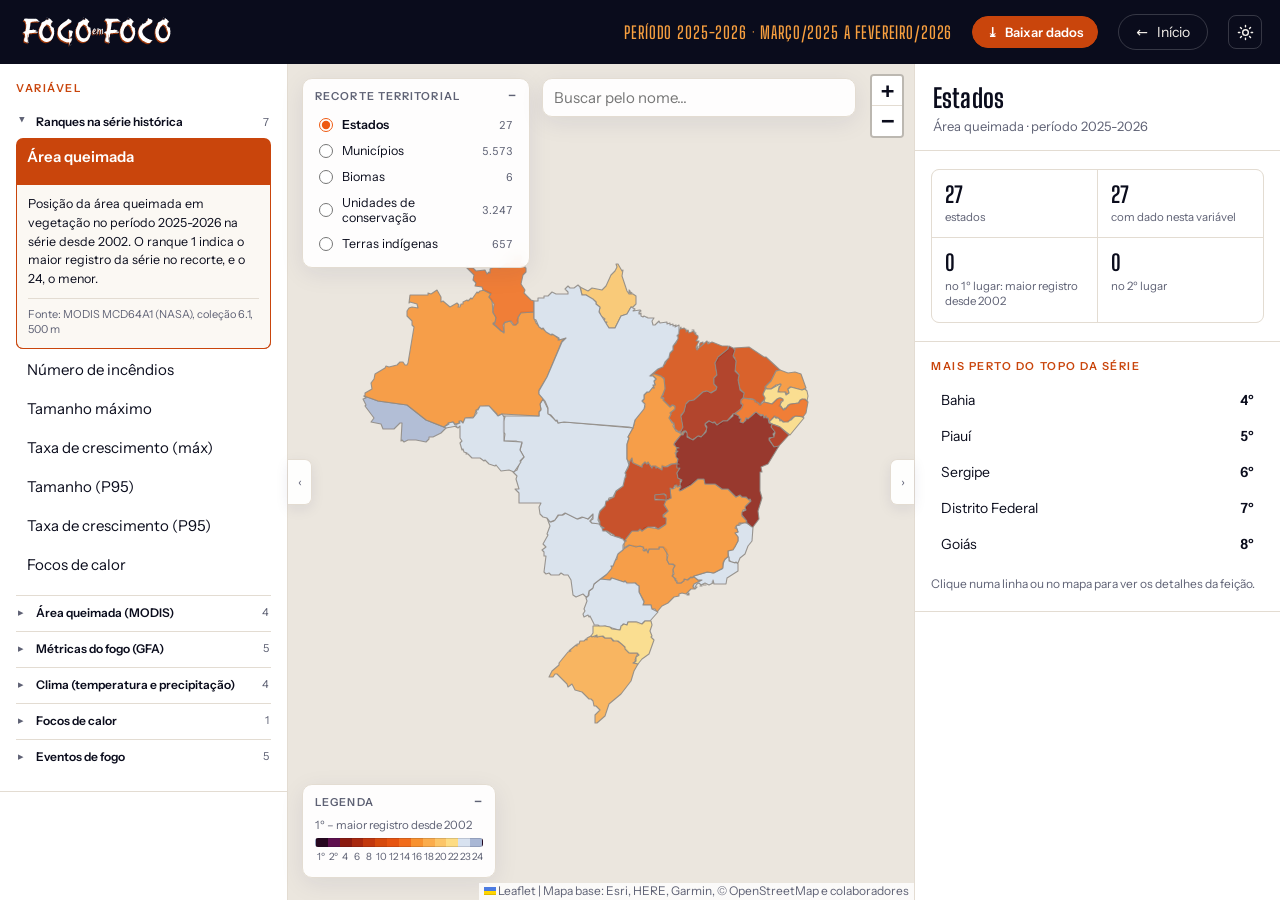
==== plataforma.html @ fca1ff70 "Acessibilidade: contraste dos textos e botoes laranja, alvos de toque, marco main e botao para pausa" ====
<!doctype html>
<html lang="pt-BR">
<head>
<meta charset="utf-8">
<meta name="viewport" content="width=device-width, initial-scale=1">
<title>Plataforma do Fogo em Foco</title>
<meta name="description" content="Mapa interativo do Fogo em Foco: ranque de área queimada e métricas de fogo por estado, município, bioma, unidade de conservação e terra indígena.">
<script>
  // Aplica o tema antes da primeira pintura, senao a pagina pisca em branco
  // antes de escurecer.
  try {
    var t = localStorage.getItem('fef-tema');
    if (t) document.documentElement.dataset.tema = t;
  } catch (e) {}
</script>
<link rel="stylesheet" href="assets/fontes/fontes.css?v=7b741297">
<link rel="stylesheet" href="assets/leaflet.min.css?v=a5aec224">
<link rel="stylesheet" href="assets/identidade.css?v=43343822">
<link rel="stylesheet" href="assets/plataforma.css?v=93ce1f89">
<link rel="stylesheet" href="assets/downloads.css?v=450af9fc">
</head>
<body>
<div class="app">

  <header class="barra">
    <button class="abrir-variaveis" id="abrir-variaveis" type="button" aria-controls="controles"
            aria-expanded="false"><span aria-hidden="true">☰</span> Variáveis</button>
    <a class="marca" href="index.html"><img src="img/logos/logo_fogoemfoco_horizontal.svg" alt="Fogo em Foco"></a>
    <span class="periodo" id="periodo"></span>
    <button class="baixar" id="abrir-download" type="button" aria-haspopup="dialog" aria-label="Baixar dados">
      <span aria-hidden="true">⤓</span> <span class="rotulo">Baixar dados</span></button>
    <a class="voltar" href="index.html" aria-label="Início"><span aria-hidden="true">←</span> <span class="rotulo">Início</span></a>
    <button class="tema" id="tema" type="button" aria-label="Alternar tema claro e escuro" title="Alternar tema">
      <svg class="sol" viewBox="0 0 24 24" fill="none" stroke="currentColor" stroke-width="2" stroke-linecap="round"><circle cx="12" cy="12" r="4"/><path d="M12 2v2M12 20v2M4.9 4.9l1.4 1.4M17.7 17.7l1.4 1.4M2 12h2M20 12h2M4.9 19.1l1.4-1.4M17.7 6.3l1.4-1.4"/></svg>
      <svg class="lua" viewBox="0 0 24 24" fill="none" stroke="currentColor" stroke-width="2" stroke-linecap="round" stroke-linejoin="round"><path d="M21 12.8A9 9 0 1 1 11.2 3a7 7 0 0 0 9.8 9.8z"/></svg>
    </button>
  </header>

  <main class="corpo">

    <aside class="controles" id="controles">
      <div class="bloco">
        <h2>Variável</h2>
        <div class="opcoes" id="variaveis"></div>
      </div>

    </aside>

    <div class="envolve-mapa">
      <div id="mapa"></div>
      <div class="alca esq" data-lado="esq" title="Arraste para alargar ou estreitar a barra"></div>
      <div class="alca dir" data-lado="dir" title="Arraste para alargar ou estreitar o painel"></div>
      <button class="aba esq" type="button" data-lado="esq" aria-label="Recolher a barra de variáveis" title="Recolher a barra"></button>
      <button class="aba dir" type="button" data-lado="dir" aria-label="Recolher o painel de detalhes" title="Recolher o painel"></button>
      <details class="legenda flutua-camadas" id="painel-camadas" open>
        <summary>Recorte territorial</summary>
        <div class="corpo">
          <div class="radios" id="camadas" role="radiogroup" aria-label="Recorte territorial"></div>
          <div id="bloco-filtro" hidden>
            <select class="campo" id="filtro-uf" aria-label="Filtrar por estado"></select>
            <p class="ajuda" id="ajuda-filtro"></p>
          </div>
        </div>
      </details>
      <div class="busca-mapa">
        <input class="campo" id="busca" type="search" placeholder="Buscar pelo nome…"
               aria-label="Buscar pelo nome" autocomplete="off">
        <div class="achados" id="achados"></div>
      </div>
      <details class="legenda" id="legenda" open>
        <summary>Legenda</summary>
        <div class="corpo" id="legenda-corpo"></div>
      </details>
      <div class="carregando" id="carregando" hidden>Carregando…</div>
    </div>

    <div class="veu-movel" id="veu-movel" hidden></div>
    <button class="fechar-painel" id="fechar-painel" type="button" aria-label="Fechar o painel">Fechar ✕</button>
    <aside class="painel" id="painel">
      <div class="vazio">Clique em qualquer área do mapa para ver a série histórica,
      a anomalia climática do ano e as métricas de fogo.</div>
    </aside>

  </main>
</div>

<script src="assets/leaflet.min.js?v=576bf423"></script>
<script src="assets/topojson.min.js?v=9b737e03"></script>
<script src="assets/chart.umd.min.js?v=49aef4c2"></script>
<script src="assets/tema.js?v=6d5e7a29"></script>
<script src="assets/plataforma.js?v=76eb895e"></script>
<div class="janela-download" id="janela-download" role="dialog" aria-modal="true" aria-labelledby="titulo-download" hidden>
  <div class="caixa-download">
    <header><b id="titulo-download">Baixar dados e análises</b>
      <button type="button" class="fechar" id="fechar-download" aria-label="Fechar">✕</button></header>
    <div class="abas-download" role="tablist" aria-label="Tipo de download">
      <button type="button" role="tab" id="aba-ficha" aria-controls="conteudo-download" data-aba="ficha" aria-selected="true">⤓ Ficha da área (PDF)</button>
      <button type="button" role="tab" id="aba-csv" aria-controls="conteudo-download" data-aba="csv" aria-selected="false">⤓ Dados em tabela (CSV)</button>
    </div>
    <div class="conteudo-download" id="conteudo-download" role="tabpanel" aria-labelledby="aba-ficha"></div>
  </div>
</div>
<script src="assets/downloads-nucleo.js?v=403f0801"></script>
<script src="assets/downloads.js?v=229dacc4"></script>
</body>
</html>
---- assets/fontes/fontes.css ----
/* Fontes locais do Fogo em Foco.
 * Big Shoulders Display: titulos, numeros grandes e rotulos em caixa alta.
 * Instrument Sans: texto corrido.
 * Baixadas do Google Fonts e versionadas aqui para o site nao depender de CDN.
 * Para atualizar: baixe o CSS do Google Fonts, troque as URLs pelos arquivos locais.
 */
/* vietnamese */
@font-face {
  font-family: 'Big Shoulders Display';
  font-style: normal;
  font-weight: 600;
  font-display: swap;
  src: url(bigshouldersdisplay-3b39fc.woff2) format('woff2');
  unicode-range: U+0102-0103, U+0110-0111, U+0128-0129, U+0168-0169, U+01A0-01A1, U+01AF-01B0, U+0300-0301, U+0303-0304, U+0308-0309, U+0323, U+0329, U+1EA0-1EF9, U+20AB;
}
/* latin-ext */
@font-face {
  font-family: 'Big Shoulders Display';
  font-style: normal;
  font-weight: 600;
  font-display: swap;
  src: url(bigshouldersdisplay-473c2f.woff2) format('woff2');
  unicode-range: U+0100-02BA, U+02BD-02C5, U+02C7-02CC, U+02CE-02D7, U+02DD-02FF, U+0304, U+0308, U+0329, U+1D00-1DBF, U+1E00-1E9F, U+1EF2-1EFF, U+2020, U+20A0-20AB, U+20AD-20C0, U+2113, U+2C60-2C7F, U+A720-A7FF;
}
/* latin */
@font-face {
  font-family: 'Big Shoulders Display';
  font-style: normal;
  font-weight: 600;
  font-display: swap;
  src: url(bigshouldersdisplay-832b15.woff2) format('woff2');
  unicode-range: U+0000-00FF, U+0131, U+0152-0153, U+02BB-02BC, U+02C6, U+02DA, U+02DC, U+0304, U+0308, U+0329, U+2000-206F, U+20AC, U+2122, U+2191, U+2193, U+2212, U+2215, U+FEFF, U+FFFD;
}
/* vietnamese */
@font-face {
  font-family: 'Big Shoulders Display';
  font-style: normal;
  font-weight: 700;
  font-display: swap;
  src: url(bigshouldersdisplay-3b39fc.woff2) format('woff2');
  unicode-range: U+0102-0103, U+0110-0111, U+0128-0129, U+0168-0169, U+01A0-01A1, U+01AF-01B0, U+0300-0301, U+0303-0304, U+0308-0309, U+0323, U+0329, U+1EA0-1EF9, U+20AB;
}
/* latin-ext */
@font-face {
  font-family: 'Big Shoulders Display';
  font-style: normal;
  font-weight: 700;
  font-display: swap;
  src: url(bigshouldersdisplay-473c2f.woff2) format('woff2');
  unicode-range: U+0100-02BA, U+02BD-02C5, U+02C7-02CC, U+02CE-02D7, U+02DD-02FF, U+0304, U+0308, U+0329, U+1D00-1DBF, U+1E00-1E9F, U+1EF2-1EFF, U+2020, U+20A0-20AB, U+20AD-20C0, U+2113, U+2C60-2C7F, U+A720-A7FF;
}
/* latin */
@font-face {
  font-family: 'Big Shoulders Display';
  font-style: normal;
  font-weight: 700;
  font-display: swap;
  src: url(bigshouldersdisplay-832b15.woff2) format('woff2');
  unicode-range: U+0000-00FF, U+0131, U+0152-0153, U+02BB-02BC, U+02C6, U+02DA, U+02DC, U+0304, U+0308, U+0329, U+2000-206F, U+20AC, U+2122, U+2191, U+2193, U+2212, U+2215, U+FEFF, U+FFFD;
}
/* latin-ext */
@font-face {
  font-family: 'Instrument Sans';
  font-style: normal;
  font-weight: 400;
  font-stretch: 100%;
  font-display: swap;
  src: url(instrumentsans-284bb9.woff2) format('woff2');
  unicode-range: U+0100-02BA, U+02BD-02C5, U+02C7-02CC, U+02CE-02D7, U+02DD-02FF, U+0304, U+0308, U+0329, U+1D00-1DBF, U+1E00-1E9F, U+1EF2-1EFF, U+2020, U+20A0-20AB, U+20AD-20C0, U+2113, U+2C60-2C7F, U+A720-A7FF;
}
/* latin */
@font-face {
  font-family: 'Instrument Sans';
  font-style: normal;
  font-weight: 400;
  font-stretch: 100%;
  font-display: swap;
  src: url(instrumentsans-046090.woff2) format('woff2');
  unicode-range: U+0000-00FF, U+0131, U+0152-0153, U+02BB-02BC, U+02C6, U+02DA, U+02DC, U+0304, U+0308, U+0329, U+2000-206F, U+20AC, U+2122, U+2191, U+2193, U+2212, U+2215, U+FEFF, U+FFFD;
}
/* latin-ext */
@font-face {
  font-family: 'Instrument Sans';
  font-style: normal;
  font-weight: 500;
  font-stretch: 100%;
  font-display: swap;
  src: url(instrumentsans-284bb9.woff2) format('woff2');
  unicode-range: U+0100-02BA, U+02BD-02C5, U+02C7-02CC, U+02CE-02D7, U+02DD-02FF, U+0304, U+0308, U+0329, U+1D00-1DBF, U+1E00-1E9F, U+1EF2-1EFF, U+2020, U+20A0-20AB, U+20AD-20C0, U+2113, U+2C60-2C7F, U+A720-A7FF;
}
/* latin */
@font-face {
  font-family: 'Instrument Sans';
  font-style: normal;
  font-weight: 500;
  font-stretch: 100%;
  font-display: swap;
  src: url(instrumentsans-046090.woff2) format('woff2');
  unicode-range: U+0000-00FF, U+0131, U+0152-0153, U+02BB-02BC, U+02C6, U+02DA, U+02DC, U+0304, U+0308, U+0329, U+2000-206F, U+20AC, U+2122, U+2191, U+2193, U+2212, U+2215, U+FEFF, U+FFFD;
}
/* latin-ext */
@font-face {
  font-family: 'Instrument Sans';
  font-style: normal;
  font-weight: 600;
  font-stretch: 100%;
  font-display: swap;
  src: url(instrumentsans-284bb9.woff2) format('woff2');
  unicode-range: U+0100-02BA, U+02BD-02C5, U+02C7-02CC, U+02CE-02D7, U+02DD-02FF, U+0304, U+0308, U+0329, U+1D00-1DBF, U+1E00-1E9F, U+1EF2-1EFF, U+2020, U+20A0-20AB, U+20AD-20C0, U+2113, U+2C60-2C7F, U+A720-A7FF;
}
/* latin */
@font-face {
  font-family: 'Instrument Sans';
  font-style: normal;
  font-weight: 600;
  font-stretch: 100%;
  font-display: swap;
  src: url(instrumentsans-046090.woff2) format('woff2');
  unicode-range: U+0000-00FF, U+0131, U+0152-0153, U+02BB-02BC, U+02C6, U+02DA, U+02DC, U+0304, U+0308, U+0329, U+2000-206F, U+20AC, U+2122, U+2191, U+2193, U+2212, U+2215, U+FEFF, U+FFFD;
}
---- assets/identidade.css ----
/* Identidade visual do Fogo em Foco.
 *
 * A paleta foi amostrada da capa do relatorio: o poente laranja no topo
 * descendo para o azul profundo da base.
 *
 * Como o tema funciona:
 *   :root                     tema claro, o padrao
 *   prefers-color-scheme      segue o sistema quando o leitor nao escolheu nada
 *   [data-tema="escuro"]      escolha explicita do leitor, vence o sistema
 *   [data-tema="claro"]       idem, no sentido contrario
 *
 * As cores dos dados (rampa de ranque, sequencial, divergente) nao mudam entre
 * os temas: sao a escala do relatorio e trocar de cor mudaria a leitura do mapa.
 * O que muda e a moldura em volta delas.
 */

:root {
  color-scheme: light;

  /* marca */
  --laranja: #ee5911;
  --laranja-acao: #c9450c;
  --sobre-acao: #ffffff;   /* texto sobre o botao primario */
  --laranja-claro: #f67e33;
  --ambar: #f9a03f;
  --azul: #1b1e5d;
  --azul-claro: #2b3080;

  /* superficies e texto */
  --fundo: #f6f2ec;           /* creme da homepage */
  --superficie: #ffffff;
  --superficie-2: #fbf8f3;
  --escuro: #0a0c1c;          /* barras e rodape: mesma tinta da homepage */
  --sobre-escuro: #f6f2ec;
  --sobre-escuro-2: rgba(246,242,236,.66);
  --texto: #0a0c1c;           /* tinta da homepage */
  --suave: #5f6275;
  --borda: #e3dcd2;
  --realce: #f9a03f;          /* cor de foco */
  --selecionado: #c9450c;     /* fundo do item ativo: laranja escuro, 4,8:1 com texto branco */
  --sobre-selecionado: #ffffff;
  --sombra: rgba(27,30,93,.08);
  --mapa-fundo: #ebe6de;
  --linha-mapa: #8f8b85;      /* contorno das feicoes: cinza medio */
  --linha-top: #ffffff;       /* contorno do 1o e do 2o colocado */
  --grade-grafico: #ebe6de;
  --serie-media: #a9a49c;
  --basemap: World_Light_Gray_Base;   /* camada do Esri Canvas, sem chave de API */
  --basemap-opacidade: .55;

  /* estados de dado no mapa */
  --sem-fogo: #e9e4dc;        /* nunca queimou na serie: zero de verdade */
  --fora: #ffffff;            /* fora do processamento: sem informacao */
  --sem-analise: #c4beb5;     /* nem chegou a ser analisado: so nos assentamentos */
  --fora-opacidade: .25;

  /* Rampa de ranque. Vai do vermelho escuro (ranque 1, maior registro da serie)
     ao azul claro (ranque 24, menor registro), como diz a legenda das figuras do
     relatorio. A versao impressa terminava em azul escuro, o que deixava os dois
     extremos com a mesma claridade: em preto e branco, ou em daltonismo severo, o
     ano mais brando aparecia mais escuro que o pior. Aqui a claridade separa os
     extremos (0,26 contra 0,63) sem trocar a viagem de cor. */
  /* Os dois primeiros colocados saem do gradiente e ganham cor propria, porque a
     diferenca entre o 1o e o 3o e o que mais importa e era justamente onde a rampa
     apertava. Os dois sao roxos, cor que nao pertence a viagem quente-fria da rampa, e
     e essa estranheza que os destaca; a claridade separa um do outro (0,20 contra 0,34).
     Levam contorno claro (--linha-top) para nao sumirem no escuro.
     O roxo do 2o e o mesmo de --dv-topo: as duas escalas nunca aparecem juntas, e
     repetir o tom mantem a identidade do mapa com menos cores no total. */
  --r-top1: #26071f;          /* 1o lugar: ameixa quase preta */
  --r-top2: #5e0f4e;          /* 2o lugar: o mesmo roxo do topo da anomalia (--dv-topo) */

  /* Do 3o ao 24o: vermelho escuro, vermelhos, laranjas, amarelo, cinza-azulados. */
  --r1: #8a1a10; --r2: #b8300f; --r3: #d64a0d; --r4: #ee5911; --r5: #f8912f;
  --r6: #fcb95a; --r7: #fddc84; --r8: #d8e2f0; --r9: #a9b7d5;

  /* Azuis profundos da rampa antiga, mantidos so para a escala divergente, onde
     o extremo negativo precisa de peso visual proprio. */
  --dv1: #1b1e5d; --dv2: #4a5aa0; --dv3: #8f9fc8;

  /* Miolo da anomalia, as duas classes coladas na media. Sao claras de proposito:
     numa escala divergente o centro deve ser o menos chamativo. O preco e que ficam
     perto do fundo do mapa, o que aqui e aceitavel porque so 1,9% das feicoes caem
     entre -15% e 15%. E o extremo de cima, acima de 500%, sai do vermelho e vai para
     o roxo: sao 187 feicoes que a rampa quente sozinha nao conseguia separar.
     Os tres valem para os dois temas: a mesma anomalia tem que ter a mesma cor no claro
     e no escuro, senao a figura do relatorio e a tela deixam de conversar. */
  --dv-alto: #fbe4b4;         /* 0 a 15% */
  --dv-baixo: #ccdcf5;        /* -15% a 0 */
  --dv-topo: #5e0f4e;         /* acima de 500% */

  /* Big Shoulders Display foi desenhada para contexto civico e de dados. Condensada,
     ela cabe titulo longo em portugues sem quebrar em quatro linhas, e o peso alto
     conversa com o lettering em pincel da capa sem competir com ele. */
  --display: 'Big Shoulders Display', 'Arial Narrow', system-ui, sans-serif;
  --sans: 'Instrument Sans', system-ui, -apple-system, sans-serif;
  /* nome antigo, mantido para nao quebrar regra esquecida */
  --serif: var(--display);
}

/* tema escuro: pelo sistema, quando o leitor nao escolheu */
@media (prefers-color-scheme: dark) {
  :root:not([data-tema="claro"]) {
    color-scheme: dark;
    /* Tons de cinza neutro. O azul fica reservado aos dados, na rampa de ranque:
       se a moldura tambem for azul, o mapa e a interface competem entre si. */
    --fundo: #141518;
    --superficie: #1d1e22;
    --superficie-2: #26272c;
    --escuro: #0d0e10;
    --texto: #ecedef;
    --suave: #a1a2aa;
    --borda: #34353c;
    --sombra: rgba(0,0,0,.45);
    --mapa-fundo: #121316;
    --linha-mapa: #1d1e22;
    --linha-top: #e8e6e0;
    --grade-grafico: #2d2e34;
    --serie-media: #7a7b83;
    --basemap: World_Dark_Gray_Base;
    --basemap-opacidade: .45;
    --sem-fogo: #3c3d45;
    --fora: #1a1b1f;
    --sem-analise: #56575f;
    --fora-opacidade: .55;
    --selecionado: #ff8143;
    --sobre-selecionado: #1a1b1f;
    /* o laranja da capa fica escuro demais sobre fundo noturno em texto pequeno */
    --laranja-acao: #ff8143;
    /* e claro demais para receber texto branco: o botao passa a usar texto escuro */
    --sobre-acao: #1a1b1f;
  }
}

/* escolha explicita do leitor */
:root[data-tema="escuro"] {
  color-scheme: dark;
  /* Tons de cinza neutro. O azul fica reservado aos dados, na rampa de ranque:
     se a moldura tambem for azul, o mapa e a interface competem entre si. */
  --fundo: #141518;
  --superficie: #1d1e22;
  --superficie-2: #26272c;
  --escuro: #0d0e10;
  --texto: #ecedef;
  --suave: #a1a2aa;
  --borda: #34353c;
  --sombra: rgba(0,0,0,.45);
  --mapa-fundo: #121316;
  --linha-mapa: #1d1e22;
  --linha-top: #e8e6e0;
  --grade-grafico: #2d2e34;
  --serie-media: #7a7b83;
  --basemap: World_Dark_Gray_Base;
  --basemap-opacidade: .45;
  --sem-fogo: #3c3d45;
  --fora: #1a1b1f;
  --sem-analise: #56575f;
  --fora-opacidade: .55;
  --selecionado: #ff8143;
  --sobre-selecionado: #1a1b1f;
  /* o laranja da capa fica escuro demais sobre fundo noturno em texto pequeno */
  --laranja-acao: #ff8143;
  /* e claro demais para receber texto branco: o botao passa a usar texto escuro */
  --sobre-acao: #1a1b1f;
}

/* botao de tema, igual nas duas paginas */
.tema {
  display: inline-flex; align-items: center; justify-content: center;
  width: 34px; height: 34px; border-radius: 8px; cursor: pointer;
  border: 1px solid var(--borda); background: transparent; color: inherit;
  line-height: 0; flex: none;
}
.tema:hover { background: color-mix(in srgb, currentColor 10%, transparent); }
.tema svg { width: 17px; height: 17px; }
.tema .lua { display: none; }
:root[data-tema="escuro"] .tema .lua { display: block; }
:root[data-tema="escuro"] .tema .sol { display: none; }
@media (prefers-color-scheme: dark) {
  :root:not([data-tema="claro"]) .tema .lua { display: block; }
  :root:not([data-tema="claro"]) .tema .sol { display: none; }
}
---- assets/plataforma.css ----
* { box-sizing: border-box; }
html, body { height: 100%; }
body {
  margin: 0; font-family: var(--sans); font-size: 15px; color: var(--texto);
  background: var(--fundo); overflow: hidden; -webkit-font-smoothing: antialiased;
}
h1, h2, h3 { font-family: var(--display); font-weight: 700; margin: 0; line-height: 1.1; letter-spacing: .005em; }
button, input { font: inherit; color: inherit; }

.app { display: grid; grid-template-rows: 64px 1fr; height: 100vh; height: 100dvh; }

/* topo: mesma tinta, mesma logo e mesmo botao-pilula da homepage */
.barra {
  display: flex; align-items: center; gap: 20px;
  padding: 0 18px 0 22px; background: var(--escuro); color: var(--sobre-escuro);
}
.barra .marca { display: flex; align-items: center; height: 100%; text-decoration: none; }
.barra .marca img { height: 30px; width: auto; }
.barra .marca span { color: var(--ambar); }
.barra .periodo {
  margin-left: auto; font-family: var(--display); font-weight: 600; font-size: 17px;
  letter-spacing: .05em; text-transform: uppercase; color: var(--ambar);
}
.barra a.voltar {
  display: inline-flex; align-items: center; gap: 9px; font-size: 14px;
  color: var(--sobre-escuro); text-decoration: none;
  border: 1px solid rgba(255,255,255,.18); border-radius: 999px; padding: 8px 17px;
  transition: background .3s, border-color .3s;
}
.barra a.voltar:hover { background: var(--laranja); border-color: var(--laranja); }
.barra .tema { border-color: rgba(255,255,255,.18); color: var(--sobre-escuro); }
.barra .tema:hover { background: rgba(255,255,255,.12); }
@media (max-width: 820px) { .barra .periodo { display: none; } }

/* corpo */
.corpo {
  display: grid; min-height: 0;
  grid-template-columns: var(--larg-esq, 288px) 1fr var(--larg-dir, 366px);
  transition: grid-template-columns .2s ease;
}
.corpo.esq-fechada { --larg-esq: 0px !important; }
.corpo.dir-fechada { --larg-dir: 0px !important; }
.corpo.esq-fechada > .controles, .corpo.dir-fechada > .painel { visibility: hidden; border: 0; }
.corpo.arrastando { transition: none; user-select: none; cursor: col-resize; }
@media (max-width: 1180px) { .corpo { grid-template-columns: var(--larg-esq, 258px) 1fr; } }
@media (max-width: 820px)  { .corpo { grid-template-columns: 1fr; } }

.controles, .painel {
  background: var(--superficie); overflow-y: auto; min-height: 0;
  border-right: 1px solid var(--borda);
}
.painel { border-right: 0; border-left: 1px solid var(--borda); }
.bloco { padding: 18px 16px; border-bottom: 1px solid var(--borda); }
.bloco h2 {
  font-family: var(--sans); font-size: 11px; font-weight: 600; letter-spacing: .14em;
  text-transform: uppercase; color: var(--laranja-acao); margin-bottom: 11px;
}

/* seletores */
.opcoes { display: flex; flex-direction: column; gap: 2px; }
.opcao {
  display: flex; justify-content: space-between; align-items: baseline; gap: 10px;
  padding: 9px 11px; border: 0; border-radius: 7px; background: transparent;
  text-align: left; cursor: pointer; width: 100%;
}
.opcao:hover { background: var(--fundo); }
.opcao[aria-pressed="true"] { background: var(--selecionado); color: var(--sobre-selecionado); }
.opcao[aria-pressed="true"] > span:first-child { font-weight: 700; }
/* subtitulo de cada grupo de variaveis: mais discreto que o h2 do bloco */
.grupo {
  font-family: var(--sans); font-size: 12px; font-weight: 600; color: var(--suave);
  margin: 14px 0 4px 11px;
}
.grupo:first-child { margin-top: 0; }
.opcao small { font-size: 12px; color: var(--suave); font-variant-numeric: tabular-nums; }
.opcao[aria-pressed="true"] small { color: color-mix(in srgb, var(--sobre-selecionado) 65%, transparent); }
/* descricao da variavel escolhida: abre embaixo do nome, em fonte menor */
.opcao { flex-wrap: wrap; }
/* item escolhido: o nome fica na faixa laranja e a descricao abre num corpo neutro,
   emoldurado pela mesma cor, para o texto longo nao ficar sobre o laranja */
.opcao .desc {
  flex-basis: calc(100% + 22px); margin: 9px -11px -9px; padding: 10px 11px 10px; border-radius: 0 0 7px 7px;
  border: 1.5px solid var(--selecionado); border-top: 0;
  background: var(--superficie-2); color: var(--texto);
  font-size: 12.5px; line-height: 1.5; font-weight: 400;
  animation: abre-desc .18s ease-out;
}
.opcao .desc em { display: block; margin-top: 9px; padding-top: 8px; border-top: 1px solid var(--borda);
  font-style: normal; font-size: 11px; line-height: 1.4; color: var(--suave); }
@keyframes abre-desc { from { opacity: 0; transform: translateY(-3px); } to { opacity: 1; transform: none; } }
@media (prefers-reduced-motion: reduce) { .opcao .desc { animation: none; } }

/* campos */
.campo {
  width: 100%; padding: 9px 11px; border: 1px solid var(--borda); border-radius: 7px;
  background: var(--superficie-2); color: var(--texto);
}
.campo:focus { outline: 2px solid var(--realce); outline-offset: 1px; border-color: transparent; }
.dupla { display: grid; gap: 8px; }
.ajuda { font-size: 12px; color: var(--suave); margin: 8px 0 0; line-height: 1.5; }

/* resultados da busca */
.achados { margin-top: 8px; max-height: 230px; overflow-y: auto; display: flex; flex-direction: column; gap: 1px; }
.achado {
  display: flex; justify-content: space-between; gap: 10px; align-items: baseline;
  padding: 8px 10px; border: 0; border-radius: 6px; background: transparent;
  text-align: left; cursor: pointer; width: 100%; font-size: 14px;
}
.achado:hover, .achado:focus-visible { background: var(--fundo); }
.achado small { color: var(--suave); font-size: 12px; flex: none; }

/* legenda flutuante sobre o mapa */
.legenda {
  position: absolute; z-index: 450; left: 14px; bottom: 22px;
  width: 194px; max-width: calc(100% - 28px);
  background: color-mix(in srgb, var(--superficie) 92%, transparent);
  backdrop-filter: blur(8px);
  border: 1px solid var(--borda); border-radius: 10px;
  box-shadow: 0 6px 24px var(--sombra);
  font-size: 12.5px; overflow: hidden;
}
.legenda summary {
  display: flex; align-items: center; justify-content: space-between; gap: 8px;
  padding: 9px 12px; cursor: pointer; list-style: none;
  font-size: 11px; font-weight: 600; letter-spacing: .1em; text-transform: uppercase;
  color: var(--suave); user-select: none;
}
.legenda summary::-webkit-details-marker { display: none; }
.legenda summary::after {
  content: '−'; font-size: 15px; line-height: 1; color: var(--suave);
}
.legenda:not([open]) summary::after { content: '+'; }
.legenda:not([open]) summary { padding: 8px 12px; }
.legenda .corpo { padding: 0 12px 11px; display: flex; flex-direction: column; gap: 5px; }
.legenda .faixa { display: block; height: 9px; border-radius: 3px; border: 1px solid color-mix(in srgb, var(--texto) 14%, transparent); }
.legenda .pontas { display: flex; justify-content: space-between; gap: 8px; font-size: 11px; color: var(--suave); margin-bottom: 3px; }
.legenda .linha { display: flex; align-items: center; gap: 8px; line-height: 1.35; }
.legenda i {
  width: 15px; height: 11px; border-radius: 3px; flex: none;
  border: 1px solid color-mix(in srgb, var(--texto) 18%, transparent);
}
.legenda .obs { margin: 7px 0 0; font-size: 11.5px; color: var(--suave); line-height: 1.45; }
@media (max-width: 560px) { .legenda { width: 168px; left: 10px; bottom: 14px; } }

/* mapa */
#mapa { width: 100%; height: 100%; background: var(--mapa-fundo); }
.leaflet-container { font-family: var(--sans); background: var(--mapa-fundo); }
.leaflet-tooltip.dica {
  background: var(--escuro); color: var(--sobre-escuro); border: 0; box-shadow: none;
  font-size: 13px; padding: 6px 10px; border-radius: 6px;
}
.leaflet-tooltip.dica::before { display: none; }
.dica b { display: block; font-size: 14px; margin-bottom: 2px; }
.dica em { font-style: normal; color: var(--ambar); }
.leaflet-bar a {
  background: var(--superficie); color: var(--texto); border-bottom-color: var(--borda);
}
.leaflet-bar a:hover { background: var(--superficie-2); color: var(--texto); }
.leaflet-control-attribution {
  background: color-mix(in srgb, var(--superficie) 80%, transparent) !important;
  color: var(--suave) !important;
}
.leaflet-control-attribution a { color: var(--suave) !important; }

.carregando {
  position: absolute; z-index: 500; left: 50%; top: 50%; transform: translate(-50%,-50%);
  background: var(--escuro); color: var(--sobre-escuro); padding: 10px 18px;
  border-radius: 8px; font-size: 14px;
}
.envolve-mapa { position: relative; min-height: 0; }

/* painel direito */
.vazio { padding: 40px 22px; color: var(--suave); font-size: 14px; line-height: 1.6; }
.titulo-sel { padding: 20px 18px 16px; border-bottom: 1px solid var(--borda); }
.titulo-sel h3 { font-size: 26px; letter-spacing: .005em; }
.titulo-sel p { margin: 5px 0 0; font-size: 13px; color: var(--suave); }

/* O rotulo tem duas linhas e o numero tem uma. Alinhar pela linha de base encostava a
   primeira linha do rotulo no pe do numero e jogava a segunda para baixo dele, o que
   deixava o bloco torto. Centralizado, os dois ficam equilibrados em qualquer tamanho
   de numero, do "3o" curto ao "7.082,4 km2" longo. */
.destaque { display: flex; align-items: center; gap: 14px; margin-top: 16px; }
.destaque .n {
  font-family: var(--display); font-weight: 700; font-size: 46px; line-height: .95;
  color: var(--laranja-acao); flex: none; font-variant-numeric: tabular-nums;
}
.destaque .rot { font-size: 13px; color: var(--suave); line-height: 1.4; min-width: 0; }

.numeros-sel {
  display: grid; grid-template-columns: 1fr 1fr; gap: 1px; background: var(--borda);
  border: 1px solid var(--borda); border-radius: 8px; overflow: hidden;
}
.numeros-sel div { background: var(--superficie); padding: 12px 13px; }
.numeros-sel b { display: block; font-family: var(--display); font-weight: 700; font-size: 22px; line-height: 1.15; font-variant-numeric: tabular-nums; }
.numeros-sel small { display: block; font-size: 11.5px; color: var(--suave); margin-top: 3px; line-height: 1.35; }

.grafico { position: relative; height: 148px; margin-top: 6px; }
.nota { font-size: 12px; color: var(--suave); line-height: 1.5; margin: 10px 0 0; }
.aviso-dado {
  background: var(--superficie-2); border-left: 3px solid var(--laranja); padding: 12px 14px;
  font-size: 13px; color: var(--suave); border-radius: 0 6px 6px 0; line-height: 1.5;
}
.aviso-dado b { color: var(--texto); }

/* aviso de tela cheia quando a plataforma nao consegue carregar os dados */
.carregando.aviso-grande {
  max-width: 480px; text-align: left; padding: 22px 26px; line-height: 1.6;
  font-size: 14px; border-radius: 12px; box-shadow: 0 18px 50px rgba(0,0,0,.28);
}
.carregando.aviso-grande b { display: block; font-family: var(--display); font-weight: 700; font-size: 21px; margin-bottom: 10px; }
.carregando.aviso-grande p { margin: 0 0 10px; color: rgba(255,255,255,.78); }
.carregando.aviso-grande p:last-child { margin-bottom: 0; }
.carregando.aviso-grande code {
  background: rgba(255,255,255,.14); padding: 1px 6px; border-radius: 4px;
  font-size: 13px; white-space: nowrap;
}

/* legenda das duas curvas de clima: com duas séries, a identidade não pode
   ficar só na cor da linha */
.chaves { display: flex; flex-wrap: wrap; gap: 16px; margin: 12px 0 0; font-size: 12px; color: var(--suave); }
.chaves span { display: inline-flex; align-items: center; gap: 7px; }
.chaves i { width: 18px; height: 0; flex: none; }
.chaves i.cheia { border-top: 2px solid var(--laranja); }
.chaves i.tracejada { border-top: 2px dashed var(--serie-media); }

/* legenda: titulo e rotulos de cada classe embaixo dos blocos */
.legenda .titulo-leg { font-size: 11.5px; color: var(--suave); line-height: 1.3; }
.legenda .marcas { display: grid; font-size: 10px; color: var(--suave); text-align: center; margin: -2px 0 3px; }
.legenda .marcas span { white-space: nowrap; }

/* resumo da camada no painel direito, antes do clique */
.lista-resumo { display: flex; flex-direction: column; gap: 2px; margin-bottom: 14px; }
.lista-resumo .achado { display: flex; justify-content: space-between; align-items: baseline; gap: 10px; }
.lista-resumo .achado b { font-variant-numeric: tabular-nums; font-weight: 600; white-space: nowrap; }
.lista-resumo .achado small { color: var(--suave); margin-left: 4px; }
.lista-resumo .amostra { display: inline-block; width: 10px; height: 10px; border-radius: 2px; margin-right: 8px; vertical-align: -1px; }

/* grupos de variaveis retrateis */
.grupo-var { border-top: 1px solid var(--borda); }
.grupo-var:first-child { border-top: 0; }
.grupo-var summary { list-style: none; cursor: pointer; display: flex; align-items: center; gap: 8px;
  padding: 9px 2px; font-size: 12px; font-weight: 600; color: var(--texto); }
.grupo-var summary::-webkit-details-marker { display: none; }
.grupo-var summary::before { content: '▸'; color: var(--suave); font-size: 11px; width: 10px; transition: transform .15s; }
.grupo-var[open] summary::before { transform: rotate(90deg); }
.grupo-var summary small { margin-left: auto; color: var(--suave); font-weight: 400; font-size: 11px; }
.grupo-var summary:hover span { color: var(--laranja); }
.grupo-var .opcoes { padding-bottom: 10px; }

/* menu flutuante de recortes, no canto superior esquerdo do mapa (mesmo desenho da legenda) */
.legenda.flutua-camadas { top: 14px; bottom: auto; width: 228px; }
.radios { display: flex; flex-direction: column; gap: 1px; }
.radio { display: flex; align-items: center; gap: 9px; padding: 5px 4px; border-radius: 6px; cursor: pointer; }
.radio:hover { background: color-mix(in srgb, var(--texto) 7%, transparent); }
.radio input { accent-color: var(--laranja); margin: 0; width: 14px; height: 14px; flex: none; }
.radio span { flex: 1; }
.radio small { color: var(--suave); font-size: 11px; font-variant-numeric: tabular-nums; }
.radio:has(input:checked) span { font-weight: 600; }
#bloco-filtro { margin-top: 6px; padding-top: 8px; border-top: 1px solid var(--borda); }
#bloco-filtro .ajuda { font-size: 11px; margin-top: 6px; }

/* busca sobre o mapa, no alto e ao centro */
.busca-mapa {
  /* ao lado do menu de recortes (14 + 228 + 12 px), sem chegar no zoom */
  position: absolute; z-index: 460; top: 14px; left: 254px;
  width: min(320px, calc(100% - 254px - 58px));
}
.busca-mapa .campo {
  background: color-mix(in srgb, var(--superficie) 92%, transparent); backdrop-filter: blur(8px);
  border-radius: 10px; box-shadow: 0 6px 24px var(--sombra);
}
.busca-mapa .achados:not(:empty) {
  background: color-mix(in srgb, var(--superficie) 96%, transparent); backdrop-filter: blur(8px);
  border: 1px solid var(--borda); border-radius: 10px; box-shadow: 0 6px 24px var(--sombra);
  padding: 4px; margin-top: 6px; max-height: 300px;
}
@media (max-width: 560px) { .busca-mapa { left: 14px; top: auto; bottom: 64px; width: calc(100% - 28px); } }

/* eventos de fogo no painel */
.grafico.grafico-eventos { height: 170px; }
.chaves i.bloco-cor { width: 11px; height: 11px; border-radius: 2px; border: 0; }
.numeros-sel:has(> div:nth-child(3):last-child) { grid-template-columns: repeat(3, 1fr); }

/* GFA no painel: botoes das cinco metricas acima do grafico */
.chips { display: flex; flex-wrap: wrap; gap: 4px; margin: 0 0 10px; }
.chip {
  border: 1px solid var(--borda); background: transparent; color: var(--texto); cursor: pointer;
  border-radius: 999px; padding: 4px 10px; font-size: 12px; line-height: 1.3;
}
.chip:hover { border-color: var(--laranja); }
.chip[aria-pressed="true"] { background: var(--selecionado); color: var(--sobre-selecionado); border-color: transparent; }
.numeros-gfa { margin-bottom: 4px; }
.numeros-gfa b em { font-style: normal; font-weight: 400; font-size: 14px; color: var(--suave); }

/* camada de cada resultado da busca */
.achado .etq-camada {
  font-style: normal; font-size: 10.5px; flex: none; padding: 1px 7px; border-radius: 999px;
  border: 1px solid var(--borda); color: var(--suave);
}
.achado .etq-camada.atual { border-color: var(--laranja); color: var(--laranja); }
.achado span small { color: var(--suave); margin-left: 4px; }

/* clima: diferenca em relacao a media, logo abaixo de cada grafico de linhas */
.grafico.grafico-dif { height: 150px; margin-bottom: 14px; }

/* legenda do grafico de eventos: dois por linha */
.chaves.chaves-eventos { display: grid; grid-template-columns: 1fr 1fr; gap: 8px 16px; margin-top: 12px; }

/* mes de pico: ocupa a largura do quadro de numeros */
.numeros-sel .largo { grid-column: 1 / -1; }
.numeros-sel .largo .amostra { display: inline-block; width: 14px; height: 14px; border-radius: 3px; margin-right: 9px; vertical-align: -1px; }

/* topo do painel: os outros ranques, menores */
.ranques-mini { display: grid; grid-template-columns: repeat(3, 1fr); gap: 8px 10px; margin-top: 14px; }
.ranque-mini { display: flex; align-items: center; gap: 7px; min-width: 0; }
.ranque-mini .sq {
  flex: none; min-width: 34px; height: 24px; padding: 0 5px; border-radius: 5px; display: inline-flex;
  align-items: center; justify-content: center; font-family: var(--display); font-weight: 700; font-size: 13px;
  font-variant-numeric: tabular-nums; border: 1px solid color-mix(in srgb, var(--texto) 12%, transparent);
}
.ranque-mini small { font-size: 11px; color: var(--suave); line-height: 1.2; }
.ranque-mini.sem .sq { color: var(--suave); }
.destaque .n.vazio-n { color: var(--suave); }

/* ranques menores: so o numero, colorido */
.ranque-mini { gap: 6px; align-items: baseline; }
.ranque-mini .num { font-family: var(--display); font-weight: 700; font-size: 17px; font-variant-numeric: tabular-nums; flex: none; min-width: 30px; }

/* o numero com a altura das duas linhas do rotulo, como no ranque principal */
.ranque-mini { align-items: center; gap: 7px; }
.ranque-mini .num { font-size: 27px; line-height: .9; min-width: 0; letter-spacing: -.01em; }
.ranque-mini small { display: flex; align-items: center; min-height: 2.4em; line-height: 1.2; }

/* alcas de arrasto nas bordas do mapa e abas de recolher */
.alca { position: absolute; top: 0; bottom: 0; width: 9px; z-index: 480; cursor: col-resize; touch-action: none; }
.alca.esq { left: -4px; } .alca.dir { right: -4px; }
.alca::after { content: ''; position: absolute; top: 0; bottom: 0; left: 4px; width: 1px; background: transparent; transition: background .15s; }
.alca:hover::after, .arrastando .alca::after { background: var(--laranja); width: 2px; }
.corpo.esq-fechada .alca.esq, .corpo.dir-fechada .alca.dir { display: none; }
.aba {
  position: absolute; top: 50%; z-index: 490; width: 24px; height: 46px; margin-top: -23px; padding: 0;
  border: 1px solid var(--borda); background: color-mix(in srgb, var(--superficie) 94%, transparent);
  color: var(--suave); cursor: pointer; box-shadow: 0 4px 14px var(--sombra);
  display: flex; align-items: center; justify-content: center; font-size: 12px; line-height: 1;
}
.aba:hover { color: var(--laranja); border-color: var(--laranja); }
.aba.esq { left: 0; border-left: 0; border-radius: 0 7px 7px 0; }
.aba.dir { right: 0; border-right: 0; border-radius: 7px 0 0 7px; }
.aba.esq::before { content: '‹'; } .aba.dir::before { content: '›'; }
.corpo.esq-fechada .aba.esq::before { content: '›'; }
.corpo.dir-fechada .aba.dir::before { content: '‹'; }
/* telas estreitas: o painel direito ja some e a barra esquerda tambem; sem alcas nem abas */
@media (max-width: 1180px) { .alca.dir, .aba.dir { display: none; } }
@media (max-width: 820px) { .alca, .aba { display: none; } }

.leaflet-tooltip.dica .dica-acao { display: block; margin-top: 3px; font-size: 10.5px; opacity: .7; }

/* ---------- tablet e celular ----------
   Ate 1180 px o painel direito sai da grade e vira uma gaveta por cima do mapa, que abre
   ao tocar numa area. Ate 820 px a barra de variaveis tambem vira gaveta, aberta pelo
   botao "Variaveis" do topo, e o painel sobe de baixo, deixando o mapa visivel em cima. */
.abrir-variaveis, .fechar-painel { display: none; }
.veu-movel { position: absolute; inset: 0; z-index: 900; background: rgba(10,12,28,.38); }
.corpo { position: relative; }

@media (max-width: 1180px) {
  .painel {
    position: absolute; z-index: 950; top: 0; right: 0; bottom: 0; width: min(400px, 100%);
    transform: translateX(104%); transition: transform .28s cubic-bezier(.2,.7,.2,1);
    box-shadow: -12px 0 30px var(--sombra);
  }
  .corpo.ver-dir .painel { transform: none; }
  .fechar-painel {
    position: absolute; z-index: 960; top: 10px; right: 12px; display: none;
    border: 1px solid var(--borda); background: var(--superficie); color: var(--texto);
    border-radius: 999px; padding: 6px 13px; font-size: 13px; cursor: pointer; box-shadow: 0 4px 14px var(--sombra);
  }
  .corpo.ver-dir .fechar-painel { display: block; }
  .corpo.ver-dir .painel .titulo-sel { padding-right: 96px; }
}

@media (max-width: 820px) {
  .barra { gap: 8px; padding: 0 10px; }
  .barra .marca { min-width: 0; flex: 0 1 auto; }
  .barra .marca img { height: 20px; max-width: 100%; }
  .barra .tema { flex: none; }
  .barra a.voltar { padding: 8px 11px; margin-left: 0; }
  .barra a.voltar .rotulo { display: none; }
  .abrir-variaveis {
    display: inline-flex; align-items: center; gap: 7px; flex: none;
    border: 1px solid rgba(255,255,255,.22); background: transparent; color: var(--sobre-escuro);
    border-radius: 999px; padding: 7px 12px; font-size: 13.5px; cursor: pointer;
  }
  .abrir-variaveis[aria-expanded="true"] { background: var(--laranja); border-color: var(--laranja); }

  /* barra de variaveis: gaveta da esquerda */
  .controles {
    position: absolute; z-index: 950; top: 0; left: 0; bottom: 0; width: min(330px, 88%);
    transform: translateX(-104%); transition: transform .28s cubic-bezier(.2,.7,.2,1);
    box-shadow: 12px 0 30px var(--sombra); border-right: 1px solid var(--borda);
  }
  .corpo.ver-esq .controles { transform: none; visibility: visible; }
  .corpo.esq-fechada > .controles { visibility: visible; }

  /* painel: sobe de baixo e cobre dois tercos da tela */
  .painel {
    top: auto; left: 0; right: 0; width: auto; height: 68%;
    border-left: 0; border-top: 1px solid var(--borda); border-radius: 16px 16px 0 0;
    transform: translateY(104%); box-shadow: 0 -12px 30px var(--sombra);
  }
  .painel::before {
    content: ''; display: block; width: 40px; height: 4px; border-radius: 4px; margin: 8px auto 0;
    background: color-mix(in srgb, var(--texto) 22%, transparent);
  }
  .corpo.ver-dir .painel { transform: none; }
  .fechar-painel { top: auto; bottom: calc(68% - 46px); }

  /* sobre o mapa: busca no alto, recorte logo abaixo, legenda compacta embaixo */
  .busca-mapa { left: 12px; right: 12px; top: 12px; bottom: auto; width: auto; }
  .legenda.flutua-camadas { top: 64px; left: 12px; width: auto; max-width: calc(100% - 24px); }
  .legenda.flutua-camadas[open] { width: 228px; }
  .legenda#legenda { left: 12px; bottom: 26px; width: min(300px, calc(100% - 24px)); }
  .leaflet-control-zoom { display: none; }
}
---- assets/downloads.css ----
/* Botao na barra do topo e janela "Baixar dados e analises". */
.barra .baixar {
  display: inline-flex; white-space: nowrap; align-items: center; gap: 7px; cursor: pointer;
  border: 1px solid #c9450c; background: #c9450c; color: #fff; border-radius: 999px;
  padding: 7px 14px; font: inherit; font-size: 13px; font-weight: 600;
}
.barra .baixar:hover { background: #a8390a; border-color: #a8390a; }
@media (max-width: 820px) { .barra .periodo + .baixar { margin-left: auto; } }
@media (max-width: 560px) {
  .barra .baixar .rotulo { display: none; }
  .barra { gap: 12px; }
  .barra .baixar { padding: 7px 12px; font-size: 15px; }
}

.janela-download { position: fixed; inset: 0; z-index: 2000; background: rgba(10, 12, 28, .38); display: flex;
  align-items: flex-start; justify-content: center; padding: 72px 16px 16px; }
.janela-download[hidden] { display: none; }
.caixa-download { width: min(640px, 100%); max-height: calc(100vh - 96px); max-height: calc(100dvh - 96px); display: flex; flex-direction: column;
  background: var(--superficie); color: var(--texto); border: 1px solid var(--borda); border-radius: 14px;
  box-shadow: 0 18px 50px var(--sombra); overflow: hidden; }
.caixa-download > header { display: flex; justify-content: space-between; align-items: center; padding: 13px 16px;
  border-bottom: 1px solid var(--borda); }
.caixa-download > header b { font-size: 15px; }
.caixa-download .fechar { border: 0; background: transparent; color: var(--suave); font-size: 16px; cursor: pointer; }
.abas-download { display: grid; grid-template-columns: 1fr 1fr; gap: 8px; padding: 12px 16px 0; }
.abas-download button { border: 1px solid var(--borda); background: transparent; color: var(--texto); border-radius: 9px;
  padding: 9px 10px; font: inherit; font-size: 13.5px; cursor: pointer; text-align: left; }
.abas-download button[aria-selected="true"] { border: 2px solid var(--laranja); font-weight: 600; }
.conteudo-download { overflow-y: auto; padding: 4px 16px 0; }
.passo-dl { padding: 12px 0; border-bottom: 1px solid var(--borda); }
.passo-dl h4 { margin: 0 0 8px; font-size: 11px; letter-spacing: .1em; text-transform: uppercase; color: var(--laranja-acao); }
.passo-dl h4 small { color: var(--suave); text-transform: none; letter-spacing: 0; font-weight: 400; margin-left: 6px; }
.chips-dl { display: flex; flex-wrap: wrap; gap: 6px; }
.chips-dl label { position: relative; border: 1px solid var(--borda); border-radius: 999px; padding: 4px 11px; font-size: 13px; cursor: pointer; }
/* escondida so a vista: continua no teclado e no leitor de tela */
.chips-dl input { position: absolute; opacity: 0; width: 1px; height: 1px; margin: 0; pointer-events: none; }
.chips-dl label:has(input:focus-visible) { outline: 2px solid var(--laranja); outline-offset: 2px; }
.chips-dl label:has(input:checked) { background: var(--selecionado); color: var(--sobre-selecionado); border-color: transparent; }
.abrang-dl { display: flex; flex-wrap: wrap; gap: 6px 16px; font-size: 13.5px; align-items: center; }
.abrang-dl label { display: inline-flex; align-items: center; gap: 6px; }
.abrang-dl input { accent-color: var(--laranja); }
.abrang-dl select { font: inherit; font-size: 13px; padding: 3px 6px; border-radius: 6px; border: 1px solid var(--borda);
  background: var(--superficie-2); color: var(--texto); }
.blocos-dl { display: grid; grid-template-columns: 1fr 1fr; gap: 8px 18px; }
.blocos-dl details summary { cursor: pointer; font-size: 13px; font-weight: 600; list-style: none; display: flex; gap: 7px; align-items: center; }
.blocos-dl details summary::-webkit-details-marker { display: none; }
.blocos-dl .vars { padding: 4px 0 4px 22px; display: flex; flex-direction: column; gap: 2px; font-size: 12.5px; color: var(--suave); }
.blocos-dl input { accent-color: var(--laranja); }
.rodape-dl { position: sticky; bottom: 0; display: flex; justify-content: space-between; align-items: center; gap: 12px;
  padding: 11px 16px; margin: 0 -16px; background: var(--superficie-2); border-top: 1px solid var(--borda);
  font-size: 12.5px; color: var(--suave); }
.rodape-dl button { border: 0; background: var(--laranja); color: #fff; border-radius: 8px; padding: 8px 16px;
  font: inherit; font-weight: 700; cursor: pointer; }
.rodape-dl button[disabled] { opacity: .55; cursor: progress; }
.aviso-dl { padding: 18px 0; color: var(--suave); font-size: 14px; line-height: 1.55; }
@media (max-width: 560px) { .blocos-dl { grid-template-columns: 1fr; } }
.abrang-dl.col { flex-direction: column; align-items: stretch; gap: 6px; }
.abrang-dl small { color: var(--suave); font-size: 12px; }
.busca-ficha { padding-left: 22px; }
.busca-ficha input { width: 100%; font: inherit; font-size: 13.5px; padding: 6px 9px; border-radius: 7px;
  border: 1px solid var(--borda); background: var(--superficie-2); color: var(--texto); }
#var-ficha { max-width: 100%; }
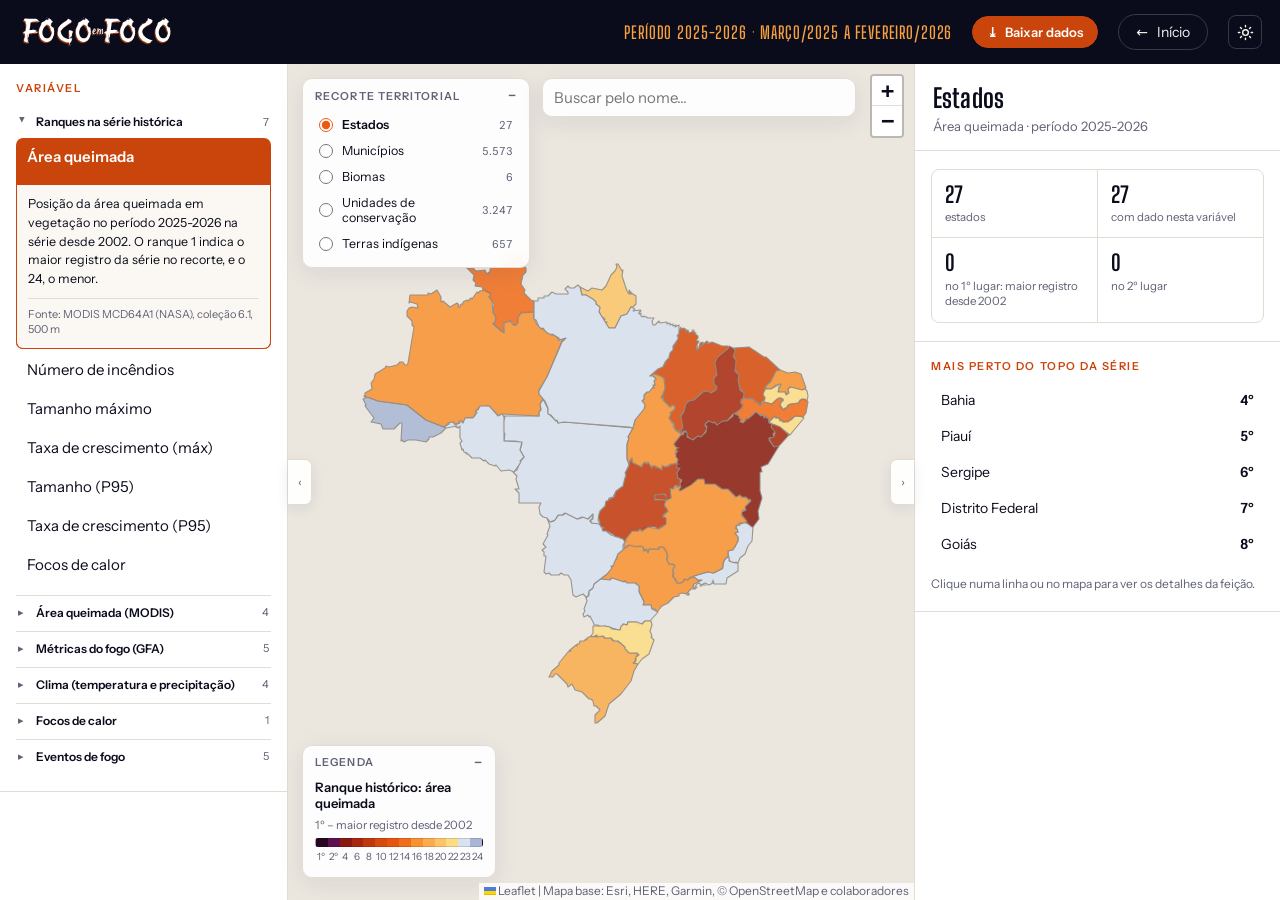
==== commit b59d8e07: "Plataforma: nome da variavel no topo da legenda. Relatorio 2024-2025 em versao para a web (42 MB -> " ====
--- a/plataforma.html
+++ b/plataforma.html
@@ -3,8 +3,24 @@
 <head>
 <meta charset="utf-8">
 <meta name="viewport" content="width=device-width, initial-scale=1">
-<title>Plataforma do Fogo em Foco</title>
+<title>Plataforma Fogo em Foco: mapa do fogo no Brasil 2025-2026</title>
 <meta name="description" content="Mapa interativo do Fogo em Foco: ranque de área queimada e métricas de fogo por estado, município, bioma, unidade de conservação e terra indígena.">
+<link rel="canonical" href="https://www.fogoemfoco.org/plataforma.html">
+<meta name="theme-color" content="#0a0c1c">
+<link rel="icon" type="image/png" sizes="32x32" href="img/icone-32.png">
+<link rel="icon" type="image/png" sizes="48x48" href="img/icone-48.png">
+<link rel="apple-touch-icon" href="img/icone-180.png">
+<meta property="og:type" content="website">
+<meta property="og:locale" content="pt_BR">
+<meta property="og:site_name" content="Fogo em Foco">
+<meta property="og:url" content="https://www.fogoemfoco.org/plataforma.html">
+<meta property="og:title" content="Plataforma Fogo em Foco: mapa do fogo no Brasil 2025-2026">
+<meta property="og:description" content="Mapa interativo do Fogo em Foco: ranque de área queimada e métricas de fogo por estado, município, bioma, unidade de conservação e terra indígena.">
+<meta property="og:image" content="https://www.fogoemfoco.org/img/compartilhar.jpg">
+<meta property="og:image:width" content="1200">
+<meta property="og:image:height" content="630">
+<meta property="og:image:alt" content="Fogo em Foco: panorama do fogo no Brasil, 2025-2026">
+<meta name="twitter:card" content="summary_large_image">
 <script>
   // Aplica o tema antes da primeira pintura, senao a pagina pisca em branco
   // antes de escurecer.
@@ -15,9 +31,34 @@
 </script>
 <link rel="stylesheet" href="assets/fontes/fontes.css?v=7b741297">
 <link rel="stylesheet" href="assets/leaflet.min.css?v=a5aec224">
-<link rel="stylesheet" href="assets/identidade.css?v=43343822">
-<link rel="stylesheet" href="assets/plataforma.css?v=93ce1f89">
-<link rel="stylesheet" href="assets/downloads.css?v=450af9fc">
+<link rel="stylesheet" href="assets/identidade.css?v=4b44206a">
+<link rel="stylesheet" href="assets/plataforma.css?v=d583324b">
+<link rel="stylesheet" href="assets/downloads.css?v=2c227945">
+<script type="application/ld+json">
+{
+ "@context": "https://schema.org",
+ "@type": "WebApplication",
+ "name": "Plataforma Fogo em Foco",
+ "url": "https://www.fogoemfoco.org/plataforma.html",
+ "applicationCategory": "ReferenceApplication",
+ "operatingSystem": "Navegador web",
+ "inLanguage": "pt-BR",
+ "isAccessibleForFree": true,
+ "offers": {
+  "@type": "Offer",
+  "price": "0",
+  "priceCurrency": "BRL"
+ },
+ "description": "Mapa interativo do Fogo em Foco: ranque de área queimada e métricas de fogo por estado, município, bioma, unidade de conservação e terra indígena.",
+ "publisher": {
+  "@type": "Organization",
+  "name": "Rede BRASA de Pesquisa"
+ },
+ "isPartOf": {
+  "@id": "https://www.fogoemfoco.org/#site"
+ }
+}
+</script>
 </head>
 <body>
 <div class="app">
@@ -88,7 +129,7 @@
 <script src="assets/topojson.min.js?v=9b737e03"></script>
 <script src="assets/chart.umd.min.js?v=49aef4c2"></script>
 <script src="assets/tema.js?v=6d5e7a29"></script>
-<script src="assets/plataforma.js?v=76eb895e"></script>
+<script src="assets/plataforma.js?v=2a1a65ea"></script>
 <div class="janela-download" id="janela-download" role="dialog" aria-modal="true" aria-labelledby="titulo-download" hidden>
   <div class="caixa-download">
     <header><b id="titulo-download">Baixar dados e análises</b>
--- a/assets/identidade.css
+++ b/assets/identidade.css
@@ -20,6 +20,8 @@
   /* marca */
   --laranja: #ee5911;
   --laranja-acao: #c9450c;
+  --botao-laranja: #c9450c;        /* fundo de botao com texto branco, igual nos dois temas (4,8:1) */
+  --botao-laranja-hover: #a8390a;
   --sobre-acao: #ffffff;   /* texto sobre o botao primario */
   --laranja-claro: #f67e33;
   --ambar: #f9a03f;
--- a/assets/plataforma.css
+++ b/assets/plataforma.css
@@ -27,7 +27,7 @@
   border: 1px solid rgba(255,255,255,.18); border-radius: 999px; padding: 8px 17px;
   transition: background .3s, border-color .3s;
 }
-.barra a.voltar:hover { background: var(--laranja); border-color: var(--laranja); }
+.barra a.voltar:hover { background: var(--botao-laranja); border-color: var(--botao-laranja); }
 .barra .tema { border-color: rgba(255,255,255,.18); color: var(--sobre-escuro); }
 .barra .tema:hover { background: rgba(255,255,255,.12); }
 @media (max-width: 820px) { .barra .periodo { display: none; } }
@@ -59,7 +59,7 @@
 /* seletores */
 .opcoes { display: flex; flex-direction: column; gap: 2px; }
 .opcao {
-  display: flex; justify-content: space-between; align-items: baseline; gap: 10px;
+  display: flex; flex-wrap: wrap; justify-content: space-between; align-items: baseline; gap: 10px;
   padding: 9px 11px; border: 0; border-radius: 7px; background: transparent;
   text-align: left; cursor: pointer; width: 100%;
 }
@@ -74,8 +74,6 @@
 .grupo:first-child { margin-top: 0; }
 .opcao small { font-size: 12px; color: var(--suave); font-variant-numeric: tabular-nums; }
 .opcao[aria-pressed="true"] small { color: color-mix(in srgb, var(--sobre-selecionado) 65%, transparent); }
-/* descricao da variavel escolhida: abre embaixo do nome, em fonte menor */
-.opcao { flex-wrap: wrap; }
 /* item escolhido: o nome fica na faixa laranja e a descricao abre num corpo neutro,
    emoldurado pela mesma cor, para o texto longo nao ficar sobre o laranja */
 .opcao .desc {
@@ -225,6 +223,7 @@
 
 /* legenda: titulo e rotulos de cada classe embaixo dos blocos */
 .legenda .titulo-leg { font-size: 11.5px; color: var(--suave); line-height: 1.3; }
+.legenda .nome-leg { display: block; font-size: 13px; font-weight: 700; color: var(--texto); line-height: 1.25; margin-bottom: 2px; }
 .legenda .marcas { display: grid; font-size: 10px; color: var(--suave); text-align: center; margin: -2px 0 3px; }
 .legenda .marcas span { white-space: nowrap; }
 
@@ -391,7 +390,7 @@
     border: 1px solid rgba(255,255,255,.22); background: transparent; color: var(--sobre-escuro);
     border-radius: 999px; padding: 7px 12px; font-size: 13.5px; cursor: pointer;
   }
-  .abrir-variaveis[aria-expanded="true"] { background: var(--laranja); border-color: var(--laranja); }
+  .abrir-variaveis[aria-expanded="true"] { background: var(--botao-laranja); border-color: var(--botao-laranja); }
 
   /* barra de variaveis: gaveta da esquerda */
   .controles {
--- a/assets/downloads.css
+++ b/assets/downloads.css
@@ -1,10 +1,10 @@
 /* Botao na barra do topo e janela "Baixar dados e analises". */
 .barra .baixar {
   display: inline-flex; white-space: nowrap; align-items: center; gap: 7px; cursor: pointer;
-  border: 1px solid #c9450c; background: #c9450c; color: #fff; border-radius: 999px;
+  border: 1px solid var(--botao-laranja); background: var(--botao-laranja); color: #fff; border-radius: 999px;
   padding: 7px 14px; font: inherit; font-size: 13px; font-weight: 600;
 }
-.barra .baixar:hover { background: #a8390a; border-color: #a8390a; }
+.barra .baixar:hover { background: var(--botao-laranja-hover); border-color: var(--botao-laranja-hover); }
 @media (max-width: 820px) { .barra .periodo + .baixar { margin-left: auto; } }
 @media (max-width: 560px) {
   .barra .baixar .rotulo { display: none; }
@@ -49,7 +49,7 @@
 .rodape-dl { position: sticky; bottom: 0; display: flex; justify-content: space-between; align-items: center; gap: 12px;
   padding: 11px 16px; margin: 0 -16px; background: var(--superficie-2); border-top: 1px solid var(--borda);
   font-size: 12.5px; color: var(--suave); }
-.rodape-dl button { border: 0; background: var(--laranja); color: #fff; border-radius: 8px; padding: 8px 16px;
+.rodape-dl button { border: 0; background: var(--botao-laranja); color: #fff; border-radius: 8px; padding: 8px 16px;
   font: inherit; font-weight: 700; cursor: pointer; }
 .rodape-dl button[disabled] { opacity: .55; cursor: progress; }
 .aviso-dl { padding: 18px 0; color: var(--suave); font-size: 14px; line-height: 1.55; }
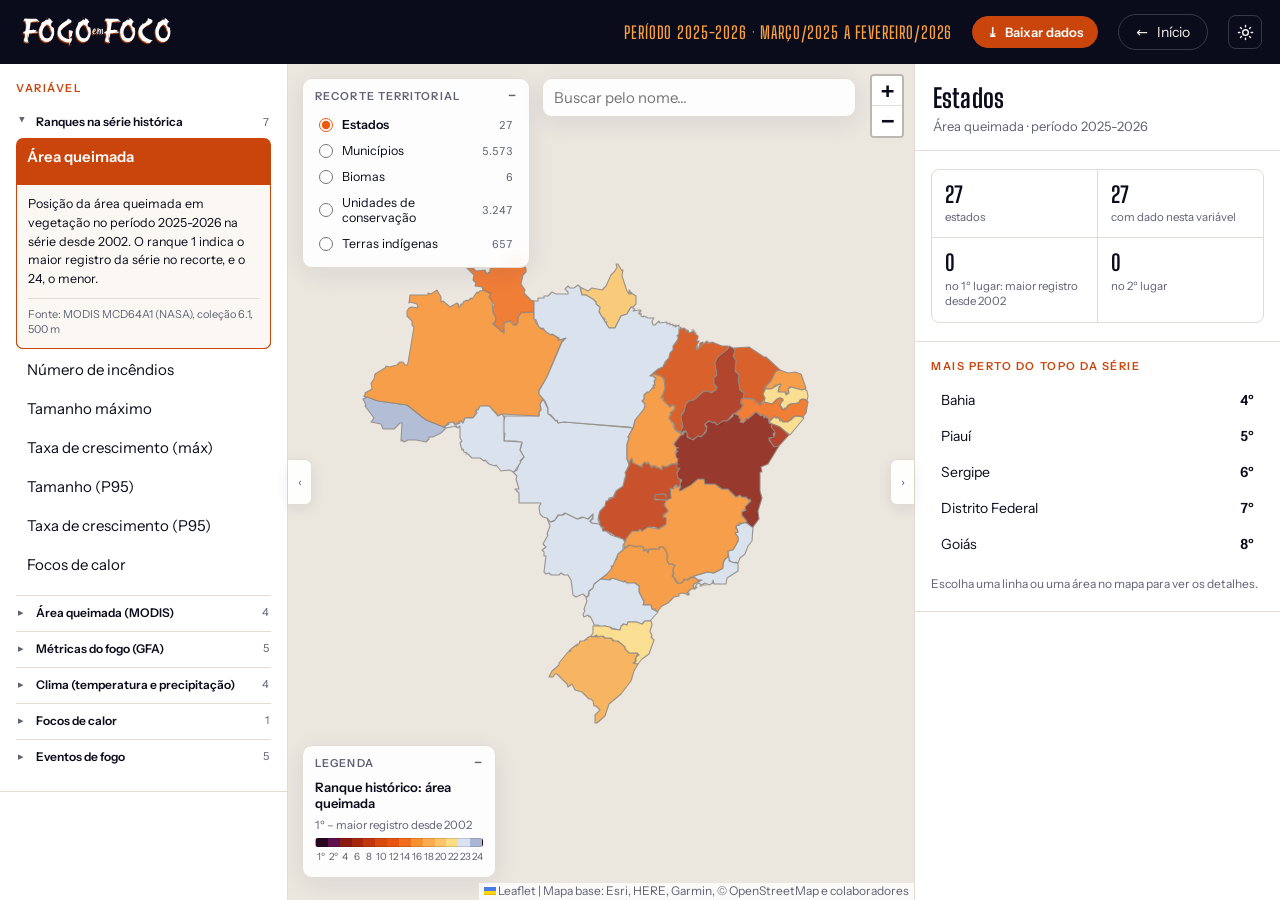
==== commit 0f551f64: "Textos da interface: mensagens de erro com o que fazer, sem jargao de SIG (feicao), botoes e estados" ====
--- a/plataforma.html
+++ b/plataforma.html
@@ -118,7 +118,7 @@
     <div class="veu-movel" id="veu-movel" hidden></div>
     <button class="fechar-painel" id="fechar-painel" type="button" aria-label="Fechar o painel">Fechar ✕</button>
     <aside class="painel" id="painel">
-      <div class="vazio">Clique em qualquer área do mapa para ver a série histórica,
+      <div class="vazio">Escolha uma área no mapa, ou busque pelo nome, para ver a série histórica,
       a anomalia climática do ano e as métricas de fogo.</div>
     </aside>
 
@@ -129,7 +129,7 @@
 <script src="assets/topojson.min.js?v=9b737e03"></script>
 <script src="assets/chart.umd.min.js?v=49aef4c2"></script>
 <script src="assets/tema.js?v=6d5e7a29"></script>
-<script src="assets/plataforma.js?v=2a1a65ea"></script>
+<script src="assets/plataforma.js?v=24803eb4"></script>
 <div class="janela-download" id="janela-download" role="dialog" aria-modal="true" aria-labelledby="titulo-download" hidden>
   <div class="caixa-download">
     <header><b id="titulo-download">Baixar dados e análises</b>
@@ -142,6 +142,6 @@
   </div>
 </div>
 <script src="assets/downloads-nucleo.js?v=403f0801"></script>
-<script src="assets/downloads.js?v=229dacc4"></script>
+<script src="assets/downloads.js?v=5dade46b"></script>
 </body>
 </html>
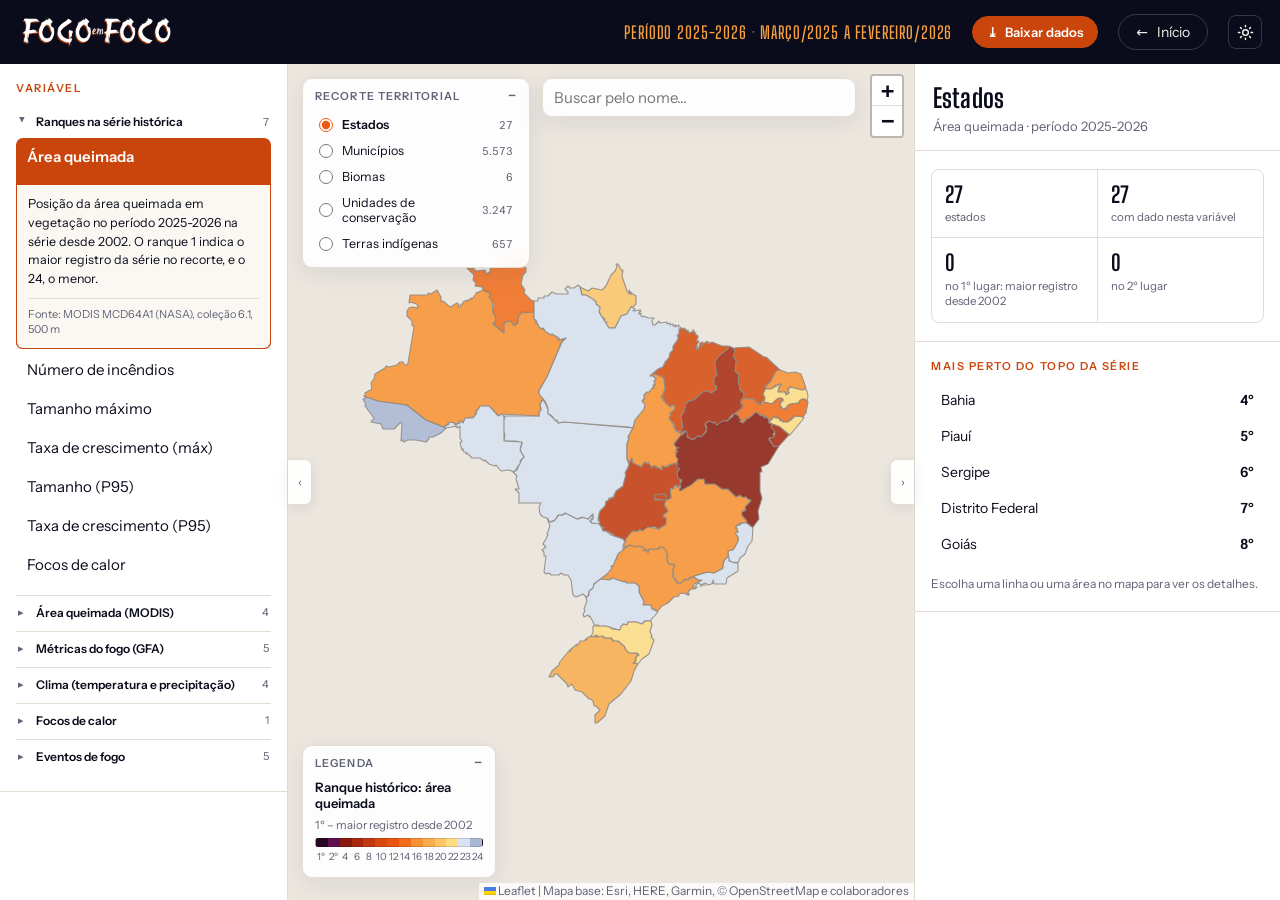
==== commit 65e57145: "UI/UX Pro Max: mapa como regiao rotulada, aviso de carregamento para leitores de tela, sem puxar-par" ====
--- a/plataforma.html
+++ b/plataforma.html
@@ -32,7 +32,7 @@
 <link rel="stylesheet" href="assets/fontes/fontes.css?v=7b741297">
 <link rel="stylesheet" href="assets/leaflet.min.css?v=a5aec224">
 <link rel="stylesheet" href="assets/identidade.css?v=4b44206a">
-<link rel="stylesheet" href="assets/plataforma.css?v=d583324b">
+<link rel="stylesheet" href="assets/plataforma.css?v=9049515c">
 <link rel="stylesheet" href="assets/downloads.css?v=2c227945">
 <script type="application/ld+json">
 {
@@ -88,7 +88,7 @@
     </aside>
 
     <div class="envolve-mapa">
-      <div id="mapa"></div>
+      <div id="mapa" role="region" aria-label="Mapa do Brasil com a variável escolhida; a lista do painel à direita e a busca por nome dão o mesmo acesso às áreas" aria-describedby="legenda-corpo"></div>
       <div class="alca esq" data-lado="esq" title="Arraste para alargar ou estreitar a barra"></div>
       <div class="alca dir" data-lado="dir" title="Arraste para alargar ou estreitar o painel"></div>
       <button class="aba esq" type="button" data-lado="esq" aria-label="Recolher a barra de variáveis" title="Recolher a barra"></button>
@@ -112,7 +112,7 @@
         <summary>Legenda</summary>
         <div class="corpo" id="legenda-corpo"></div>
       </details>
-      <div class="carregando" id="carregando" hidden>Carregando…</div>
+      <div class="carregando" id="carregando" role="status" aria-live="polite" hidden>Carregando…</div>
     </div>
 
     <div class="veu-movel" id="veu-movel" hidden></div>
@@ -129,7 +129,7 @@
 <script src="assets/topojson.min.js?v=9b737e03"></script>
 <script src="assets/chart.umd.min.js?v=49aef4c2"></script>
 <script src="assets/tema.js?v=6d5e7a29"></script>
-<script src="assets/plataforma.js?v=24803eb4"></script>
+<script src="assets/plataforma.js?v=670488f5"></script>
 <div class="janela-download" id="janela-download" role="dialog" aria-modal="true" aria-labelledby="titulo-download" hidden>
   <div class="caixa-download">
     <header><b id="titulo-download">Baixar dados e análises</b>
--- a/assets/plataforma.css
+++ b/assets/plataforma.css
@@ -3,6 +3,7 @@
 body {
   margin: 0; font-family: var(--sans); font-size: 15px; color: var(--texto);
   background: var(--fundo); overflow: hidden; -webkit-font-smoothing: antialiased;
+  overscroll-behavior: none;   /* arrastar o mapa no celular nao recarrega a pagina */
 }
 h1, h2, h3 { font-family: var(--display); font-weight: 700; margin: 0; line-height: 1.1; letter-spacing: .005em; }
 button, input { font: inherit; color: inherit; }
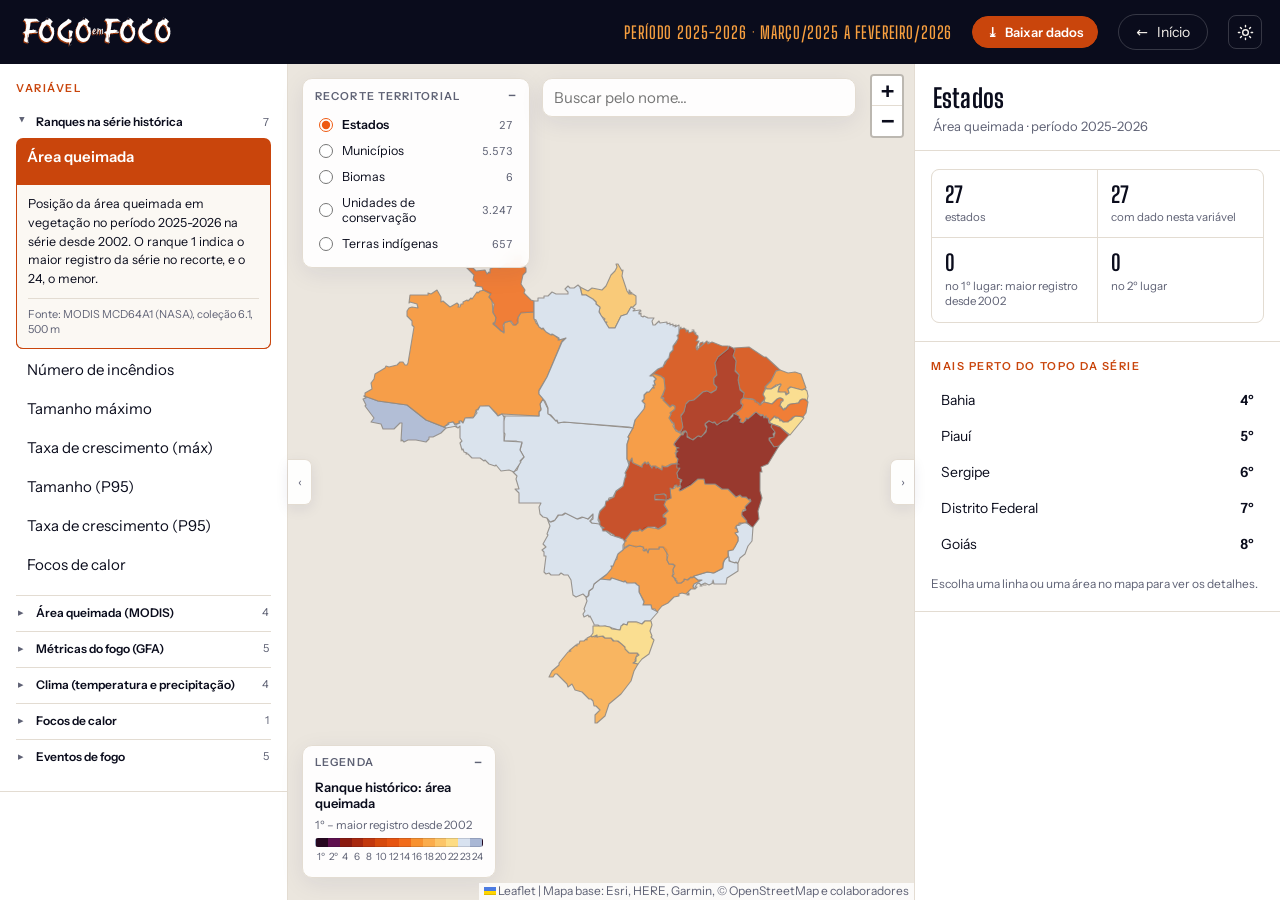
==== commit ddad61d4: "Web Interface Guidelines: link da plataforma guarda recorte, variavel e area; atalho pular para o co" ====
--- a/plataforma.html
+++ b/plataforma.html
@@ -32,8 +32,8 @@
 <link rel="stylesheet" href="assets/fontes/fontes.css?v=7b741297">
 <link rel="stylesheet" href="assets/leaflet.min.css?v=a5aec224">
 <link rel="stylesheet" href="assets/identidade.css?v=4b44206a">
-<link rel="stylesheet" href="assets/plataforma.css?v=9049515c">
-<link rel="stylesheet" href="assets/downloads.css?v=2c227945">
+<link rel="stylesheet" href="assets/plataforma.css?v=4ce1b720">
+<link rel="stylesheet" href="assets/downloads.css?v=a0e85590">
 <script type="application/ld+json">
 {
  "@context": "https://schema.org",
@@ -61,6 +61,7 @@
 </script>
 </head>
 <body>
+<a class="pular" href="#controles">Pular para as variáveis</a>
 <div class="app">
 
   <header class="barra">
@@ -79,7 +80,7 @@
 
   <main class="corpo">
 
-    <aside class="controles" id="controles">
+    <aside class="controles" id="controles" tabindex="-1">
       <div class="bloco">
         <h2>Variável</h2>
         <div class="opcoes" id="variaveis"></div>
@@ -129,7 +130,7 @@
 <script src="assets/topojson.min.js?v=9b737e03"></script>
 <script src="assets/chart.umd.min.js?v=49aef4c2"></script>
 <script src="assets/tema.js?v=6d5e7a29"></script>
-<script src="assets/plataforma.js?v=670488f5"></script>
+<script src="assets/plataforma.js?v=f225e563"></script>
 <div class="janela-download" id="janela-download" role="dialog" aria-modal="true" aria-labelledby="titulo-download" hidden>
   <div class="caixa-download">
     <header><b id="titulo-download">Baixar dados e análises</b>
@@ -142,6 +143,6 @@
   </div>
 </div>
 <script src="assets/downloads-nucleo.js?v=403f0801"></script>
-<script src="assets/downloads.js?v=5dade46b"></script>
+<script src="assets/downloads.js?v=21af7a9c"></script>
 </body>
 </html>
--- a/assets/plataforma.css
+++ b/assets/plataforma.css
@@ -3,9 +3,8 @@
 body {
   margin: 0; font-family: var(--sans); font-size: 15px; color: var(--texto);
   background: var(--fundo); overflow: hidden; -webkit-font-smoothing: antialiased;
-  overscroll-behavior: none;   /* arrastar o mapa no celular nao recarrega a pagina */
-}
-h1, h2, h3 { font-family: var(--display); font-weight: 700; margin: 0; line-height: 1.1; letter-spacing: .005em; }
+}
+h1, h2, h3 { text-wrap: balance; font-family: var(--display); font-weight: 700; margin: 0; line-height: 1.1; letter-spacing: .005em; }
 button, input { font: inherit; color: inherit; }
 
 .app { display: grid; grid-template-rows: 64px 1fr; height: 100vh; height: 100dvh; }
@@ -422,3 +421,11 @@
   .legenda#legenda { left: 12px; bottom: 26px; width: min(300px, calc(100% - 24px)); }
   .leaflet-control-zoom { display: none; }
 }
+
+/* atalho de teclado: aparece so quando recebe o foco */
+.pular{position:absolute;left:12px;top:-60px;z-index:2000;padding:10px 16px;border-radius:8px;background:#fff;color:#0a0c1c;font-weight:600;text-decoration:none}
+.pular:focus{top:12px;outline:2px solid #ee5911;outline-offset:2px}
+button, a, summary { touch-action: manipulation; }
+/* rolar dentro das gavetas e da janela nao arrasta a pagina; no mouse, sem efeito elastico */
+.controles, .painel, .caixa-download { overscroll-behavior: contain; }
+@media (pointer: fine) { html, body { overscroll-behavior: none; } }
--- a/assets/downloads.css
+++ b/assets/downloads.css
@@ -59,4 +59,4 @@
 .busca-ficha { padding-left: 22px; }
 .busca-ficha input { width: 100%; font: inherit; font-size: 13.5px; padding: 6px 9px; border-radius: 7px;
   border: 1px solid var(--borda); background: var(--superficie-2); color: var(--texto); }
-#var-ficha { max-width: 100%; }
+#var-ficha { max-width: 100%; background: var(--superficie-2); color: var(--texto); }
